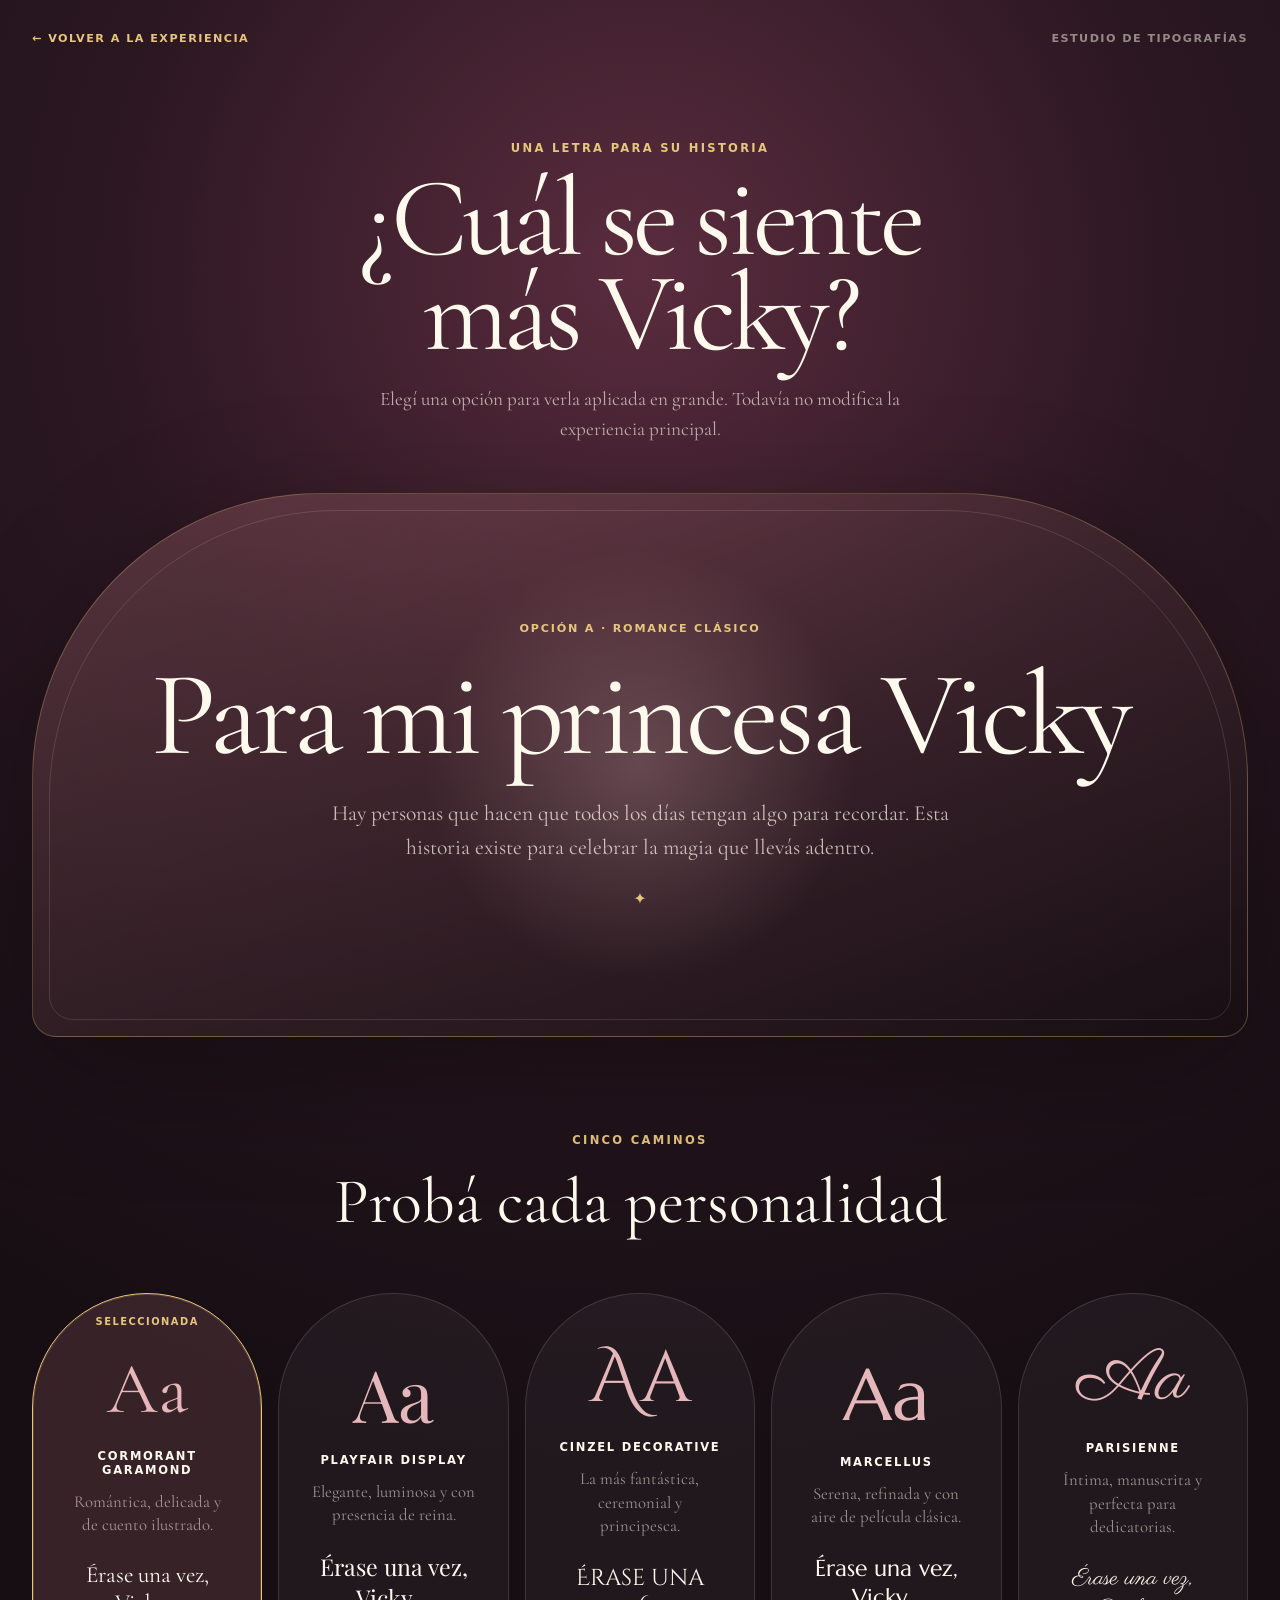
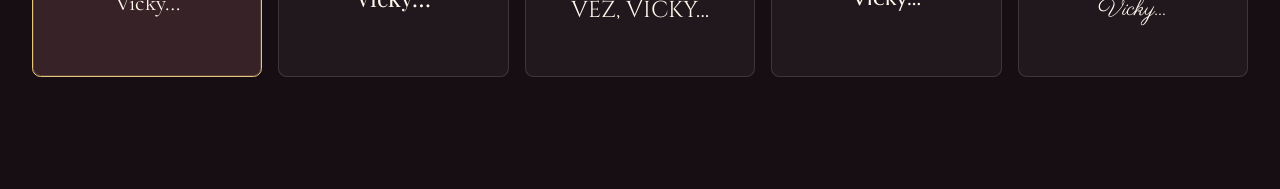
==== fonts.html @ 6b915cf2 "Muestra imágenes completas y suma selector tipográfico" ====
<!doctype html>
<html lang="es">
  <head>
    <meta charset="UTF-8" />
    <meta name="viewport" content="width=device-width, initial-scale=1.0" />
    <meta name="theme-color" content="#2c1721" />
    <meta name="description" content="Comparador de tipografías para la experiencia de Vicky." />
    <link rel="icon" type="image/svg+xml" href="./favicon.svg" />
    <link rel="preconnect" href="https://fonts.googleapis.com" />
    <link rel="preconnect" href="https://fonts.gstatic.com" crossorigin />
    <link
      href="https://fonts.googleapis.com/css2?family=Cinzel+Decorative:wght@400;700&family=Cormorant+Garamond:ital,wght@0,400;0,600;1,400&family=Marcellus&family=Parisienne&family=Playfair+Display:ital,wght@0,400;0,600;1,400&display=swap"
      rel="stylesheet"
    />
    <title>Elegir la letra de Vicky</title>
    <link rel="stylesheet" href="./fonts.css" />
  </head>
  <body>
    <main>
      <nav>
        <a href="./?preview=1">← Volver a la experiencia</a>
        <span>Estudio de tipografías</span>
      </nav>

      <header class="intro">
        <p class="eyebrow">Una letra para su historia</p>
        <h1>¿Cuál se siente<br />más Vicky?</h1>
        <p>Elegí una opción para verla aplicada en grande. Todavía no modifica la experiencia principal.</p>
      </header>

      <section class="live-preview" aria-live="polite">
        <div class="live-preview__glow" aria-hidden="true"></div>
        <p class="live-preview__label" id="preview-label">Opción A · Romance clásico</p>
        <h2 id="preview-title">Para mi princesa Vicky</h2>
        <p class="live-preview__body">
          Hay personas que hacen que todos los días tengan algo para recordar. Esta historia existe para celebrar la magia que llevás adentro.
        </p>
        <span class="live-preview__mark">✦</span>
      </section>

      <section class="options" aria-labelledby="options-title">
        <div class="options__heading">
          <p class="eyebrow">Cinco caminos</p>
          <h2 id="options-title">Probá cada personalidad</h2>
        </div>

        <div class="font-grid">
          <button class="font-card is-selected" type="button" data-font="'Cormorant Garamond', serif" data-name="Opción A · Romance clásico">
            <span class="font-card__letter font-cormorant">Aa</span>
            <span class="font-card__name">Cormorant Garamond</span>
            <span class="font-card__mood">Romántica, delicada y de cuento ilustrado.</span>
            <span class="font-card__sample font-cormorant">Érase una vez, Vicky…</span>
          </button>

          <button class="font-card" type="button" data-font="'Playfair Display', serif" data-name="Opción B · Elegancia real">
            <span class="font-card__letter font-playfair">Aa</span>
            <span class="font-card__name">Playfair Display</span>
            <span class="font-card__mood">Elegante, luminosa y con presencia de reina.</span>
            <span class="font-card__sample font-playfair">Érase una vez, Vicky…</span>
          </button>

          <button class="font-card" type="button" data-font="'Cinzel Decorative', serif" data-name="Opción C · Cuento encantado">
            <span class="font-card__letter font-cinzel">Aa</span>
            <span class="font-card__name">Cinzel Decorative</span>
            <span class="font-card__mood">La más fantástica, ceremonial y principesca.</span>
            <span class="font-card__sample font-cinzel">Érase una vez, Vicky…</span>
          </button>

          <button class="font-card" type="button" data-font="'Marcellus', serif" data-name="Opción D · Palacio clásico">
            <span class="font-card__letter font-marcellus">Aa</span>
            <span class="font-card__name">Marcellus</span>
            <span class="font-card__mood">Serena, refinada y con aire de película clásica.</span>
            <span class="font-card__sample font-marcellus">Érase una vez, Vicky…</span>
          </button>

          <button class="font-card" type="button" data-font="'Parisienne', cursive" data-name="Opción E · Firma de princesa">
            <span class="font-card__letter font-parisienne">Aa</span>
            <span class="font-card__name">Parisienne</span>
            <span class="font-card__mood">Íntima, manuscrita y perfecta para dedicatorias.</span>
            <span class="font-card__sample font-parisienne">Érase una vez, Vicky…</span>
          </button>
        </div>
      </section>
    </main>
    <script src="./fonts.js"></script>
  </body>
</html>
---- fonts.css ----
:root {
  color-scheme: dark;
  --rose: #b8737e;
  --rose-soft: #e5b7ba;
  --rose-deep: #6f3f50;
  --ivory: #fff9ee;
  --gold: #e6c57d;
  --night: #160e13;
  --preview-font: "Cormorant Garamond", serif;
  --sans: Inter, ui-sans-serif, system-ui, -apple-system, BlinkMacSystemFont, "Segoe UI", sans-serif;
}

* { box-sizing: border-box; }
html { background: var(--night); }
body { margin: 0; color: var(--ivory); background: radial-gradient(circle at 50% 15%, #5a2c3e 0, #2b1721 34rem, #160e13 75rem); font-family: var(--sans); }
button, a { font: inherit; }
button:focus-visible, a:focus-visible { outline: 2px solid var(--gold); outline-offset: 5px; }
main { min-height: 100svh; padding: 1.25rem; }
nav { display: flex; max-width: 76rem; margin: 0 auto; align-items: center; justify-content: space-between; gap: 1rem; color: rgba(255,249,238,.5); font-size: .7rem; font-weight: 700; letter-spacing: .13em; text-transform: uppercase; }
nav a { color: var(--gold); text-decoration: none; }
.intro { max-width: 58rem; margin: 6rem auto 3rem; text-align: center; }
.eyebrow { margin: 0 0 1rem; color: var(--gold); font-size: .72rem; font-weight: 700; letter-spacing: .2em; text-transform: uppercase; }
h1, h2, p { margin-top: 0; }
.intro h1 { margin-bottom: 1.5rem; font-family: "Cormorant Garamond", serif; font-size: clamp(3.5rem, 12vw, 7rem); font-weight: 400; letter-spacing: -.045em; line-height: .85; }
.intro > p:last-child { max-width: 36rem; margin-inline: auto; color: rgba(255,249,238,.65); font-family: "Cormorant Garamond", serif; font-size: 1.2rem; line-height: 1.55; }

.live-preview { position: relative; display: grid; min-height: 34rem; max-width: 76rem; margin: 0 auto 6rem; padding: 3rem 1.5rem; place-items: center; align-content: center; border: 1px solid rgba(230,197,125,.28); border-radius: 18rem 18rem 1.5rem 1.5rem; overflow: hidden; isolation: isolate; text-align: center; background: linear-gradient(160deg,rgba(184,115,126,.32),rgba(22,14,19,.75)); box-shadow: 0 2rem 8rem rgba(0,0,0,.32); }
.live-preview::before { position: absolute; z-index: -2; inset: 1rem; border: 1px solid rgba(255,249,238,.12); border-radius: inherit; content: ""; }
.live-preview__glow { position: absolute; z-index: -1; width: 28rem; aspect-ratio: 1; border-radius: 50%; background: radial-gradient(circle,rgba(229,183,186,.25),transparent 68%); }
.live-preview__label { margin-bottom: 1.5rem; color: var(--gold); font-size: .7rem; font-weight: 700; letter-spacing: .16em; text-transform: uppercase; }
.live-preview h2 { max-width: 65rem; margin-bottom: 1.5rem; font-family: var(--preview-font); font-size: clamp(3rem, 10vw, 7.5rem); font-weight: 400; letter-spacing: -.035em; line-height: .94; text-wrap: balance; transition: opacity .2s ease; }
.live-preview__body { max-width: 40rem; margin-bottom: 0; color: rgba(255,249,238,.72); font-family: "Cormorant Garamond", serif; font-size: clamp(1.1rem, 2vw, 1.35rem); line-height: 1.6; }
.live-preview__mark { margin-top: 1.5rem; color: var(--gold); }

.options { max-width: 76rem; margin: 0 auto 5rem; }
.options__heading { margin-bottom: 2rem; text-align: center; }
.options__heading h2 { font-family: "Cormorant Garamond", serif; font-size: clamp(2.5rem, 6vw, 4rem); font-weight: 400; }
.font-grid { display: grid; grid-template-columns: 1fr; gap: 1rem; }
.font-card { position: relative; display: flex; min-height: 24rem; padding: 2rem; border: 1px solid rgba(255,249,238,.13); border-radius: 10rem 10rem .75rem .75rem; align-items: center; flex-direction: column; justify-content: center; color: var(--ivory); background: rgba(255,255,255,.045); cursor: pointer; text-align: center; transition: border-color .25s ease, background .25s ease, transform .25s ease; }
.font-card:hover { transform: translateY(-.35rem); border-color: rgba(230,197,125,.55); }
.font-card.is-selected { border-color: var(--gold); background: rgba(184,115,126,.2); box-shadow: inset 0 0 0 1px rgba(230,197,125,.18); }
.font-card.is-selected::after { position: absolute; top: 1.4rem; content: "Seleccionada"; color: var(--gold); font-size: .62rem; font-weight: 700; letter-spacing: .15em; text-transform: uppercase; }
.font-card__letter { color: var(--rose-soft); font-size: 4.5rem; line-height: 1; }
.font-card__name { margin-top: 1.5rem; font-size: .72rem; font-weight: 800; letter-spacing: .15em; text-transform: uppercase; }
.font-card__mood { max-width: 15rem; margin-top: .8rem; color: rgba(255,249,238,.54); font-family: "Cormorant Garamond", serif; font-size: 1.05rem; line-height: 1.4; }
.font-card__sample { margin-top: 1.5rem; color: var(--ivory); font-size: 1.45rem; }
.font-cormorant { font-family: "Cormorant Garamond", serif; }
.font-playfair { font-family: "Playfair Display", serif; }
.font-cinzel { font-family: "Cinzel Decorative", serif; }
.font-marcellus { font-family: "Marcellus", serif; }
.font-parisienne { font-family: "Parisienne", cursive; }

@media (min-width: 42rem) {
  main { padding: 2rem; }
  .font-grid { grid-template-columns: repeat(2, minmax(0,1fr)); }
  .font-card:last-child { grid-column: 1 / -1; width: calc(50% - .5rem); justify-self: center; }
}

@media (min-width: 68rem) {
  .font-grid { grid-template-columns: repeat(5, minmax(0,1fr)); }
  .font-card:last-child { grid-column: auto; width: auto; justify-self: stretch; }
}

@media (prefers-reduced-motion: reduce) {
  *, *::before, *::after { scroll-behavior: auto !important; transition-duration: .01ms !important; }
}
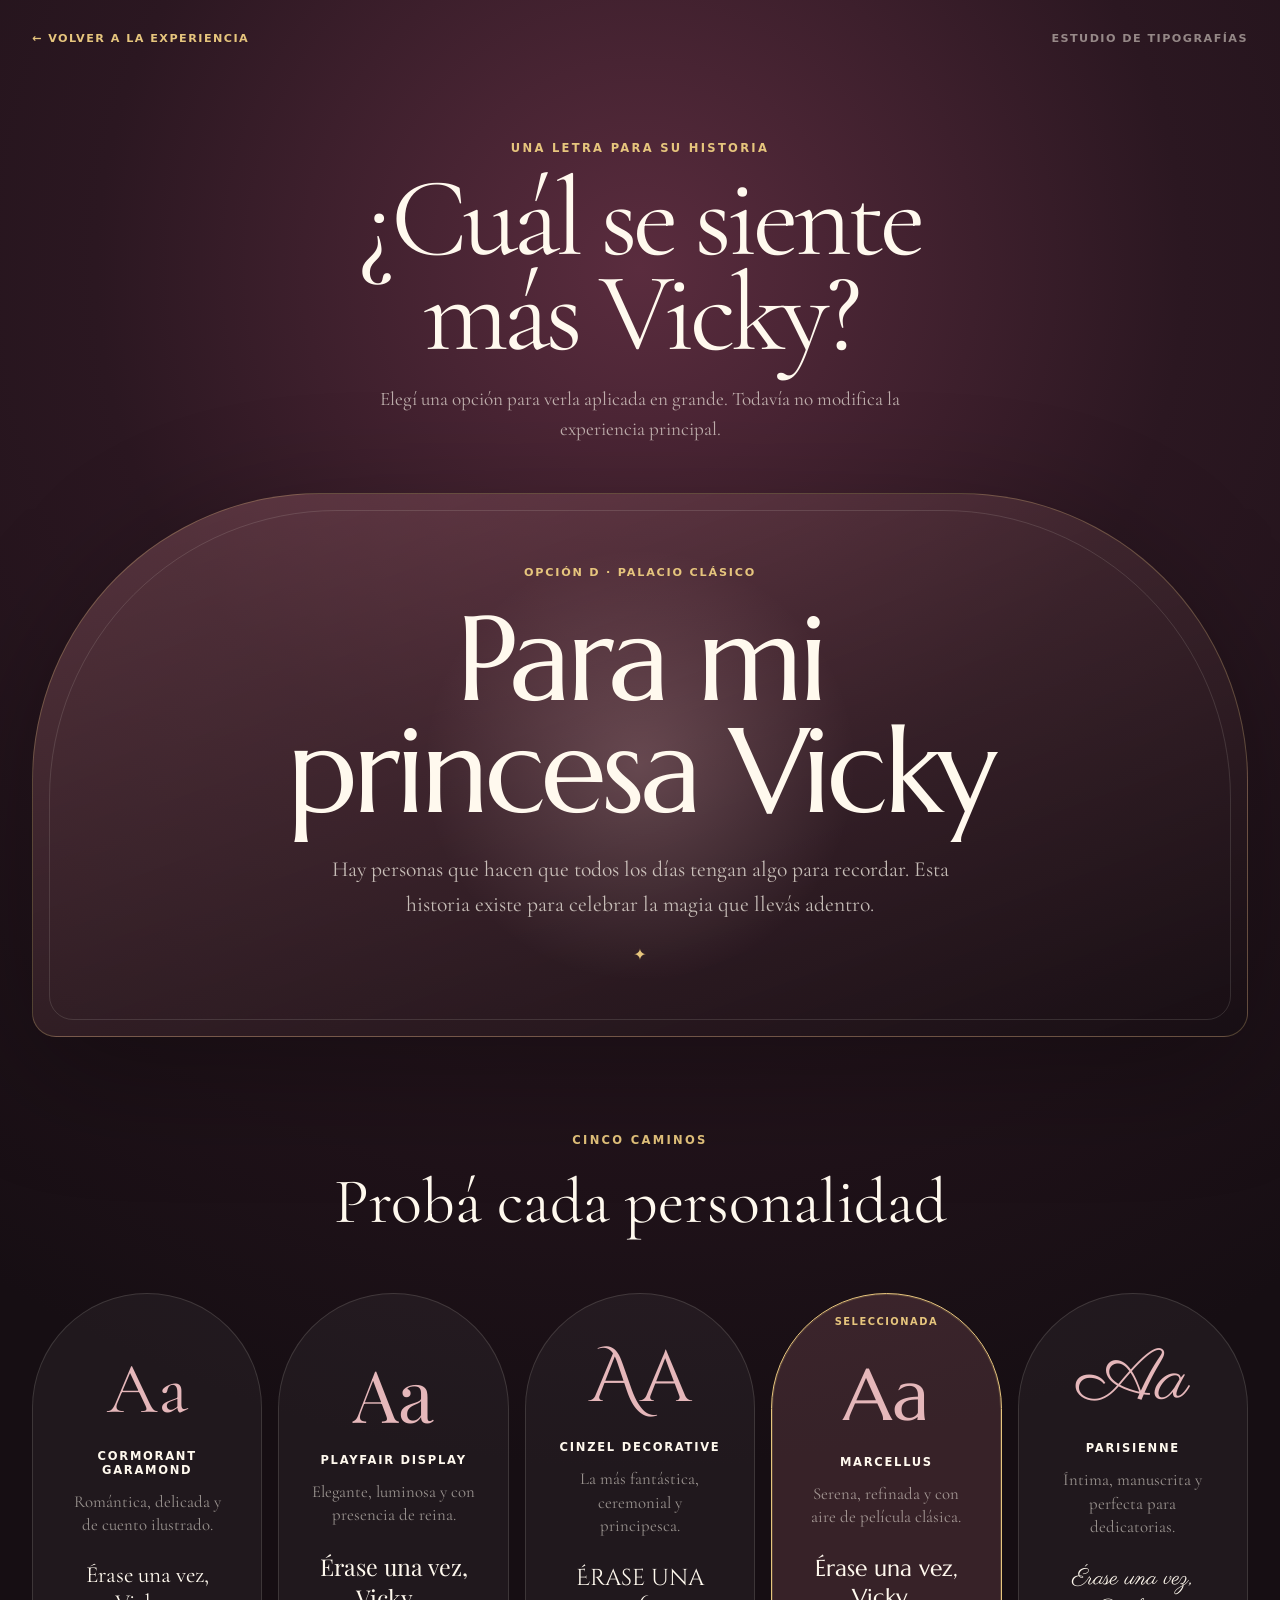
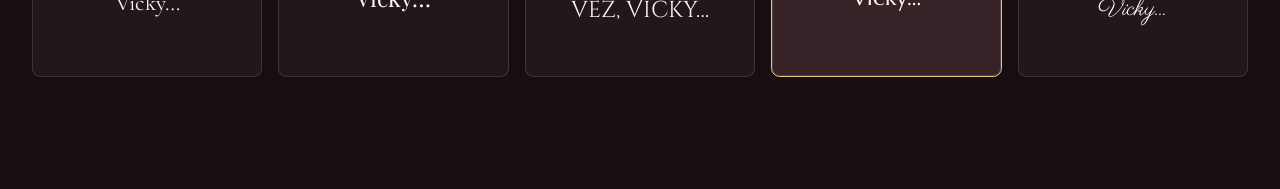
==== commit c73329b4: "Aplica Marcellus a toda la experiencia" ====
--- a/fonts.html
+++ b/fonts.html
@@ -30,7 +30,7 @@
 
       <section class="live-preview" aria-live="polite">
         <div class="live-preview__glow" aria-hidden="true"></div>
-        <p class="live-preview__label" id="preview-label">Opción A · Romance clásico</p>
+        <p class="live-preview__label" id="preview-label">Opción D · Palacio clásico</p>
         <h2 id="preview-title">Para mi princesa Vicky</h2>
         <p class="live-preview__body">
           Hay personas que hacen que todos los días tengan algo para recordar. Esta historia existe para celebrar la magia que llevás adentro.
@@ -45,7 +45,7 @@
         </div>
 
         <div class="font-grid">
-          <button class="font-card is-selected" type="button" data-font="'Cormorant Garamond', serif" data-name="Opción A · Romance clásico">
+          <button class="font-card" type="button" data-font="'Cormorant Garamond', serif" data-name="Opción A · Romance clásico">
             <span class="font-card__letter font-cormorant">Aa</span>
             <span class="font-card__name">Cormorant Garamond</span>
             <span class="font-card__mood">Romántica, delicada y de cuento ilustrado.</span>
@@ -66,7 +66,7 @@
             <span class="font-card__sample font-cinzel">Érase una vez, Vicky…</span>
           </button>
 
-          <button class="font-card" type="button" data-font="'Marcellus', serif" data-name="Opción D · Palacio clásico">
+          <button class="font-card is-selected" type="button" data-font="'Marcellus', serif" data-name="Opción D · Palacio clásico">
             <span class="font-card__letter font-marcellus">Aa</span>
             <span class="font-card__name">Marcellus</span>
             <span class="font-card__mood">Serena, refinada y con aire de película clásica.</span>
--- a/fonts.css
+++ b/fonts.css
@@ -6,7 +6,7 @@
   --ivory: #fff9ee;
   --gold: #e6c57d;
   --night: #160e13;
-  --preview-font: "Cormorant Garamond", serif;
+  --preview-font: "Marcellus", serif;
   --sans: Inter, ui-sans-serif, system-ui, -apple-system, BlinkMacSystemFont, "Segoe UI", sans-serif;
 }
 
